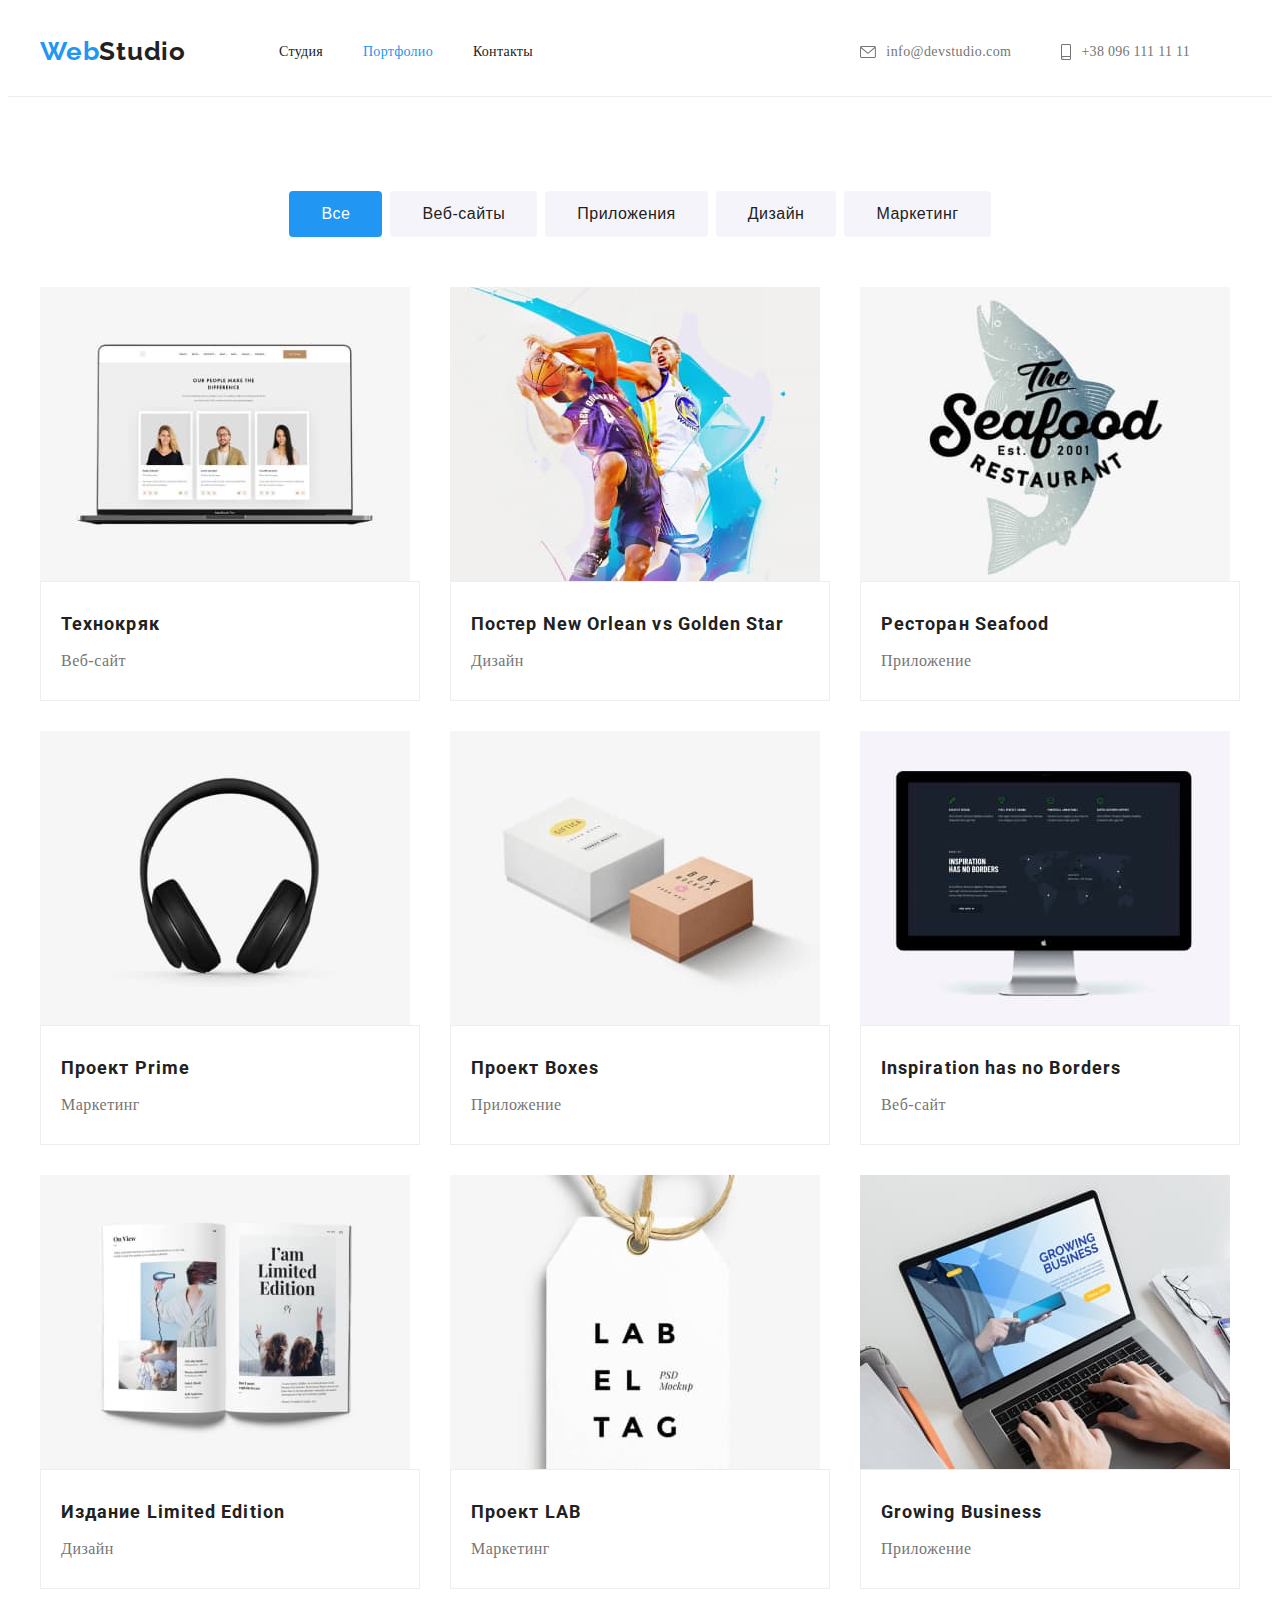
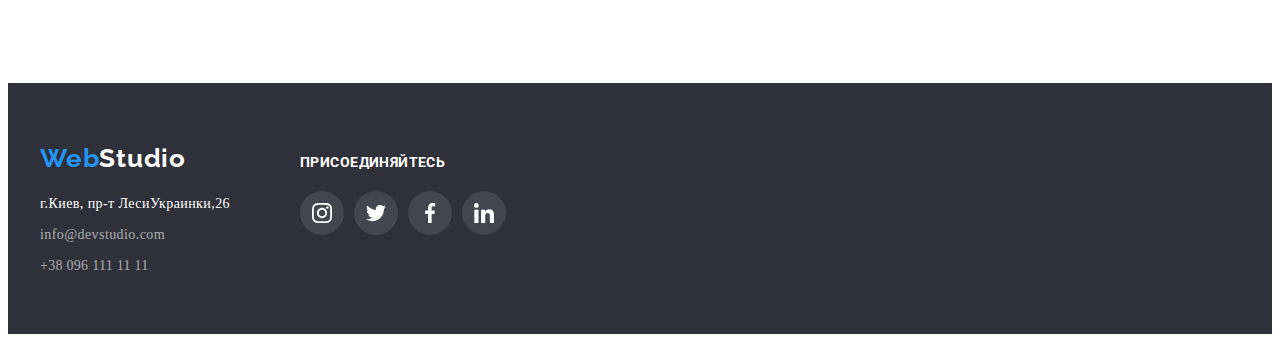
==== portfolio.html @ 494fcf0a "goit-markup-hw-05" ====
<!DOCTYPE html>
<html lang="ru">

<head>
    <meta charset="UTF-8">
    <meta http-equiv="X-UA-Compatible" content="IE=edge">
    <meta name="viewport" content="width=device-width, initial-scale=1.0">
    <title>Портфолио</title>
    <link rel="stylesheet" href="https://cdnjs.cloudflare.com/ajax/libs/modern-normalize/1.0.0/modern-normalize.min.css"
        integrity="sha512-ISS7cAi1PEhQ8jnbJpJZMd29NlhNj4AWYyLOSp2CE/CsHxTCu+r+t0D2yoJudVrd0/8fTVPUVDzY5Tvli75u/g=="
        crossorigin="anonymous" />
    <link rel="preconnect" href="https://fonts.gstatic.com">
    <link
        href="https://fonts.googleapis.com/css2?family=Raleway:wght@700&family=Roboto:wght@400;500;700;900&display=swap"
        rel="stylesheet">
    <link rel="stylesheet" href="https://cdnjs.cloudflare.com/ajax/libs/animate.css/4.1.1/animate.min.css" />
    <link rel="stylesheet" href="css/styles.css">
</head>

<body>

    <!-- Шапка сайта -->
    <header class="header">
        <div class="container">
            <nav class="navigation">
                <a class="logo-header link animate__bounceOut" href="" lang="en"><span
                        class="logo-link">Web</span>Studio</a>
                <ul class="navigation-list list">
                    <li class="navigation-item">
                        <a class="navigation-link link" href="index.html">Студия</a>
                    </li>
                    <li class="navigation-item">
                        <a class="navigation-link link current" href="portfolio.html">Портфолио</a>
                    </li>
                    <li class="navigation-item">
                        <a class="navigation-link link" href="">Контакты</a>
                    </li>
                </ul>
            </nav>
            <ul class="contact-list list">
                <li class="contact-item">
                    <a class="contact-header link" href="meilto:info@devstudio.com" lang="en">
                        <svg class="contact-icon" width="16" height="12">
                            <use href="./images/sprite.svg#icon-envelope"></use>
                        </svg>info@devstudio.com
                    </a>
                </li>
                <li class="contact-item">
                    <a class="tel-header link" href="tel:+380961111111">
                        <svg class="contact-icon" width="10" height="16">
                            <use href="./images/sprite.svg#icon-smartphone"></use>
                        </svg>+38 096 111 11 11
                    </a>
                </li>
            </ul>
        </div>
    </header>

    <!--Основная часть-->
    <main>

        <!-- section portfolio-->
        <section class="portfolio">
            <div class="container">
                <h1 class="visually-hidden">filter</h1>
                <ul class="filter-list list">
                    <li class="filter-item">
                        <button class="filter-btm first-filter-btm" type="button">Все</button>
                    </li>
                    <li class="filter-item">
                        <button class="filter-btm" type="button">Веб-сайты</button>
                    </li>
                    <li class="filter-item">
                        <button class="filter-btm" type="button">Приложения</button>
                    </li>
                    <li class="filter-item">
                        <button class="filter-btm" type="button">Дизайн</button>
                    </li>
                    <li class="filter-item">
                        <button class="filter-btm" type="button">Маркетинг</button>
                    </li>
                </ul>
                <ul class="projects-list list">
                    <li class="projects-item">
                        <a class="projects-link link" href="">
                            <div class="projects-list-wrapper">
                                <img src="./images/projects/project-1.jpg" alt="главная страница веб-сайта" width="370"
                                    height="294">
                                <p class="overlay">Технокряк это современная площадка распространения коронавируса.
                                    Компании используют эту платформу для цифрового
                                    шпионажа и атак на защищённые сервера конкурентов.</p>
                            </div>
                            <div class="projects-list-content-wrapper">
                                <h2 class="projects-title">Технокряк</h2>
                                <p class="projects-description">Веб-сайт</p>
                            </div>
                        </a>
                    </li>
                    <li class="projects-item">
                        <a class="projects-link link" href="">
                            <div class="projects-list-wrapper">
                                <img src="./images/projects/project-2.jpg" alt="баскетболисты с мячом" width="370"
                                    height="294">
                                <p class="overlay">Технокряк это современная площадка распространения коронавируса.
                                    Компании используют эту платформу для цифрового
                                    шпионажа и атак на защищённые сервера конкурентов.</p>
                            </div>
                            <div class="projects-list-content-wrapper">
                                <h2 class="projects-title">Постер <span lang="en">New Orlean vs Golden Star</span></h2>
                                <p class="projects-description">Дизайн</p>
                            </div>
                        </a>
                    </li>
                    <li class="projects-item">
                        <a class="projects-link link" href="">
                            <div class="projects-list-wrapper">
                                <img src="./images/projects/project-3.jpg" alt="белая рыба символ ресторана" width="370"
                                    height="294">
                                <p class="overlay">Технокряк это современная площадка распространения коронавируса.
                                    Компании используют эту платформу для цифрового
                                    шпионажа и атак на защищённые сервера конкурентов.</p>
                            </div>
                            <div class="projects-list-content-wrapper">
                                <h2 class="projects-title">Ресторан <span lang="en">Seafood</span></h2>
                                <p class="projects-description">Приложение</p>
                            </div>
                        </a>
                    </li>
                    <li class="projects-item">
                        <a class="projects-link link" href="">
                            <div class="projects-list-wrapper">
                                <img src="./images/projects/project-4.jpg" alt="черные большие наушники" width="370"
                                    height="294">
                                <p class="overlay">Технокряк это современная площадка распространения коронавируса.
                                    Компании используют эту платформу для цифрового
                                    шпионажа и атак на защищённые сервера конкурентов.</p>
                            </div>
                            <div class="projects-list-content-wrapper">
                                <h2 class="projects-title">Проект <span lang="en">Prime</span>
                                </h2>
                                <p class="projects-description">Маркетинг</p>
                            </div>
                        </a>
                    </li>
                    <li class="projects-item">
                        <a class="projects-link link" href="">
                            <div class="projects-list-wrapper">
                                <img src="./images/projects/project-5.jpg" alt="две коробки" width="370" height="294">
                                <p class="overlay">Технокряк это современная площадка распространения коронавируса.
                                    Компании используют эту платформу для цифрового
                                    шпионажа и атак на защищённые сервера конкурентов.</p>
                            </div>
                            <div class="projects-list-content-wrapper">
                                <h2 class="projects-title">Проект <span lang="en">Boxes</span></h2>
                                <p class="projects-description">Приложение</p>
                            </div>
                        </a>
                    </li>
                    <li class="projects-item">
                        <a class="projects-link link" href="">
                            <div class="projects-list-wrapper">
                                <img src="./images/projects/project-6.jpg" alt="веб-сайт с темной темой" width="370"
                                    height="294">
                                <p class="overlay">Технокряк это современная площадка распространения коронавируса.
                                    Компании используют эту платформу для цифрового
                                    шпионажа и атак на защищённые сервера конкурентов.</p>
                            </div>
                            <div class="projects-list-content-wrapper">
                                <h2 class="projects-title" lang="en">Inspiration has no Borders</h2>
                                <p class="projects-description">Веб-сайт</p>
                            </div>
                        </a>
                    </li>
                    <li class="projects-item">
                        <a class="projects-link link" href="">
                            <div class="projects-list-wrapper">
                                <img src="./images/projects/project-7.jpg" alt="раскрытый гламурный журнал" width="370"
                                    height="294">
                                <p class="overlay">Технокряк это современная площадка распространения коронавируса.
                                    Компании используют эту платформу для цифрового
                                    шпионажа и атак на защищённые сервера конкурентов.</p>
                            </div>
                            <div class="projects-list-content-wrapper">
                                <h2 class="projects-title">Издание <span lang="en">Limited Edition</span></h2>
                                <p class="projects-description">Дизайн</p>
                            </div>
                        </a>
                    </li>
                    <li class="projects-item">
                        <a class="projects-link link" href="">
                            <div class="projects-list-wrapper">
                                <img src="./images/projects/project-8.jpg" alt="белый картонный ярлык" width="370"
                                    height="294">
                                <p class="overlay">Технокряк это современная площадка распространения коронавируса.
                                    Компании используют эту платформу для цифрового
                                    шпионажа и атак на защищённые сервера конкурентов.</p>
                            </div>
                            <div class="projects-list-content-wrapper">
                                <h2 class="projects-title">Проект <span lang="en">LAB</span></h2>
                                <p class="projects-description">Маркетинг</p>
                            </div>
                        </a>
                    </li>
                    <li class="projects-item">
                        <a class="projects-link link" href="">
                            <div class="projects-list-wrapper">
                                <img src="./images/projects/project-9.jpg" alt="приложение для бизнеса на ноутбуке"
                                    width="370" height="294">
                                <p class="overlay">Технокряк это современная площадка распространения коронавируса.
                                    Компании используют эту платформу для цифрового
                                    шпионажа и атак на защищённые сервера конкурентов.</p>
                            </div>
                            <div class="projects-list-content-wrapper">
                                <h2 class="projects-title" lang="en">Growing Business</h2>
                                <p class="projects-description">Приложение</p>
                            </div>
                        </a>
                    </li>
                </ul>
            </div>
        </section>
    </main>

    <!-- Футер-->
    <footer class="footer">
        <div class="container-footer container">
            <div class="container-footer-address">
                <a class="logo-footer link" href="" lang="en"><span class="logo-link">Web</span>Studio</a>
                <address class="address">
                    <ul class="list">
                        <li class="address-item">
                            <a class="address-link link" href="https://goo.gl/maps/hJvZycfBBgBAG4h58" target="blank"
                                rel="noopener noreferrer">г.Киев,
                                пр-т ЛесиУкраинки,26</a>
                        </li>
                        <li class="address-item">
                            <a class="contact-footer link" href="meilto:info@devstudio.com"
                                lang="en">info@devstudio.com</a>
                        </li>
                        <li class="address-item">
                            <a class="tel-footer link" href="tel:+380961111111">+38 096 111 11 11</a>
                        </li>
                    </ul>
                </address>
            </div>
            <div class="container-footer-icon">
                <p class="footer-social-item">Присоединяйтесь</p>
                <ul class="footer-social-list list">
                    <li class="footer-social-list-item">
                        <a href="" class="footer-social-list-link link">
                            <svg class="footer-social-list-icon">
                                <use href="./images/sprite.svg#icon-instagram"></use>
                            </svg>
                        </a>
                    </li>
                    <li class="footer-social-list-item">
                        <a href="" class="footer-social-list-link link">
                            <svg class="footer-social-list-icon">
                                <use href="./images/sprite.svg#icon-twitter"></use>
                            </svg>
                        </a>
                    </li>
                    <li class="footer-social-list-item">
                        <a href="" class="footer-social-list-link link">
                            <svg class="footer-social-list-icon">
                                <use href="./images/sprite.svg#icon-facebook"></use>
                            </svg>
                        </a>
                    </li>
                    <li class="footer-social-list-item">
                        <a href="" class="footer-social-list-link link">
                            <svg class="footer-social-list-icon">
                                <use href="./images/sprite.svg#icon-linkedin"></use>
                            </svg>
                        </a>
                    </li>
                </ul>
            </div>
        </div>
    </footer>


</body>

</html>
---- css/styles.css ----
/*============COMPONENTS===========*/

:root {
    --main-font: "Roboto", sans-serif;
    --secondary-font: "Raleway", sans-serif;
    --primary-text-color: #212121;
    --primary-contact-color:  #757575;
    --secondary-contact-color:  rgba(255, 255, 255, 0.6);
    --background-body-color: #E5E5E5;
    --background-team-color: #F5F4FA;
    --background-dark-color: #2F303A;
    --primary-color: #FFFFFF;
    --accent-color:  #2196F3;
    --border-color:  #EEEEEE;
    --social-icon-color: #AFB1B8;
    --background-footer-icon-color: rgba(255, 255, 255, 0.1);
    --background-overlay-color: rgba(33, 150, 243, 0.9);
    --section-pb: 94px;
    --section-pt: 94px;
    --background-viewport-color: rgba(0, 0, 0, 0.2);
}

.body {
    font-family: var(--main-font);
    background: var(--background-body-color);
}

h1,
h2,
h3,
h4,
h5,
h6,
p {
    margin: 0;
}

ul,
ol {
    margin: 0;
    padding: 0;
}

img {
    display: block;
    max-width: 100%;
    height: auto;
}

.link {
    text-decoration: none;
}

.list {
    list-style: none;
}

.address {
font-style: normal;
}

.visually-hidden {
    position: absolute !important;
    clip: rect(1px 1px 1px 1px); /* IE6, IE7 */
    clip: rect(1px, 1px, 1px, 1px);
    padding: 0 !important;
    border: 0 !important;
    height: 1px !important;
    width: 1px !important;
    overflow: hidden;
}

.container {
    width: 1200px;
    margin: 0 auto;
    padding-left: 15px;
    padding-right: 15px;
}

.social-list {
    display: flex;
    align-items: center;
    justify-content: space-between;
}

.social-list-link {
    display: flex;
    justify-content: center;
    align-items: center;
    width: 44px;
    height: 44px;
    border-radius: 50%;
    background-color: var(--primary-color);
    cursor: pointer;
    transition: background-color 250ms cubic-bezier(0.4, 0, 0.2, 1);
}

.social-list-icon {
    width: 20px;
    height: 20px;
    cursor: pointer;
    fill: var(--social-icon-color);
    transition: fill 250ms cubic-bezier(0.4, 0, 0.2, 1);
}

.social-list-link:hover,
.social-list-link:focus {
    background-color: var(--accent-color);
}

.social-list-link:hover .social-list-icon,
.social-list-link:focus .social-list-icon {
    fill: var(--primary-color);
}

/*===========HEADER===========*/
.header {
    border-bottom: 1px solid #ECECEC;
}

.header .container {
    display: flex;
    align-items: center;
}

.navigation {
    display: flex;
    align-items: center;
}

.navigation-list {
    display: flex;
    align-items: center;
}

.contact-list {
    display: flex;
    align-items: center;
}

.logo-header:hover,
.logo-header:focus,
.navigation-link:hover,
.navigation-link:focus, 
.contact-header:hover,
.contact-header:focus,
.tel-header:hover,
.tel-header:focus {
    color: var(--accent-color);
    cursor: pointer;
}

.contact-header:hover .contact-icon,
.contact-header:focus .contact-icon,
.tel-header:hover .contact-icon,
.tel-header:focus .contact-icon {
    fill: var(--accent-color);
}

/*========= logo ==========*/
.logo-header {
    font-family: var(--secondary-font);
    font-weight: 700;
    font-size: 26px;
    line-height: 1.19;
    letter-spacing: 0.03em;
    color: var(--primary-text-color);
    margin-right: 93px;
    padding-top: 24px;
    padding-bottom: 25px;
    /* transition: color 250ms cubic-bezier(0.4, 0, 0.2, 1); */
    animation-duration: 1000ms; 
}

.logo-link {
    font-family: var(--secondary-font);
    font-weight: 700;
    font-size: 26px;
    line-height: 1.19;
    letter-spacing: 0.03em;
    color: var(--accent-color);
}

/*========== navigation ===========*/
.navigation-link {
    display: block;
    font-weight: 500;
    font-size: 14px;
    line-height: 1.14;
    letter-spacing: 0.02em;
    color: var(--primary-text-color);
    padding-top: 32px;
    padding-bottom: 32px;
    transition: color 250ms cubic-bezier(0.4, 0, 0.2, 1);
}

.navigation-link.current {
    color: var(--accent-color);
}

.navigation-item:not(:last-child) {
    margin-right: 40px;
}

/*=========== contact-list =========*/
.contact-list {
    margin-left: auto;
}

.contact-item {
    margin-right: 50px;
}

.contact-icon {
    fill: var(--primary-contact-color);
    margin-right: 10px;
}

.contact-header {
    display: flex;
    align-items: center;
    font-weight: 500;
    font-size: 14px;
    line-height: 1.71;
    letter-spacing: 0.03em;
    color: var(--primary-contact-color);
    cursor: pointer;
    padding-top: 32px;
    padding-bottom: 32px;
    transition: color 250ms cubic-bezier(0.4, 0, 0.2, 1);
}

.tel-header {
    display: flex;
    align-items: center;
    font-weight: 500;
    font-size: 14px;
    line-height: 1.14;
    letter-spacing: 0.02em;
    color: var(--primary-contact-color);
    cursor: pointer;
    padding-top: 32px;
    padding-bottom: 32px;
    transition: color 250ms cubic-bezier(0.4, 0, 0.2, 1);
}

/*==========MAIN===========*/
/*================ section hero ===============*/

.hero {
    max-width: 1600px;
    height: 600px;
    margin: 0 auto;
    padding-top: 200px;
    padding-bottom: 200px;
    text-align: center;
    background-color: var(--background-dark-color);
    background-image: linear-gradient( 
    rgba(47, 48, 58, 0.4),
    rgba(47, 48, 58, 0.4) 
    ), 
    url("../images/hero/bg.jpg");
    background-repeat: no-repeat;
    background-size: cover;
}

.hero-title {
    font-family: var(--main-font);
    font-weight: 900;
    font-size: 44px;
    line-height: 1.36;
    letter-spacing: 0.06em;
    color: var(--primary-color);
    margin-bottom: 30px;
    text-transform: uppercase;
}

/*=========== button =========*/
.modal-btm {
    font-weight: 700;
    font-size: 16px;
    line-height: 1.36;
    align-items: center;
    letter-spacing: 0.06em;
    background-color: var(--accent-color);
    color: var(--primary-color);
    cursor: pointer;
    min-width: 200px;
    padding: 10px 32px;
    border-radius: 4px;
    box-shadow: 0px 4px 4px rgba(0, 0, 0, 0.15);
    border-style: none;
    display: inline-block;
    transition: background-color 250ms cubic-bezier(0.4, 0, 0.2, 1);
}

/*========= section features ==========*/
.features {
    padding-top: var(--section-pt);
    padding-bottom: var(--section-pb);
}

.features-list {
    display: flex;
    margin-left: -30px;
    margin-top: -30px;
}
.features-item {
    flex-basis: calc(100% / 4 - 30px);
    margin-left: 30px;
    margin-top: 30px;
}

.features-list-icon {
    display: flex;
    justify-content: center;
    align-items: center;
    height: 120px;
    border-radius: 4px;
    margin-bottom: 30px;
    background-color: var(--background-team-color); 
}


.features-list-title {
    font-weight: 700;
    font-size: 14px;
    line-height: 1.14;
    letter-spacing: 0.03em;
    text-transform: uppercase;
    color: var(--primary-text-color);
    margin-bottom: 10px;

}
.features-list-description {
    font-weight: normal;
    font-size: 14px;
    line-height: 1.71;
    letter-spacing: 0.03em;
    color: var(--primary-contact-color);
}

/*========== section about ==========*/

.about {
    padding-bottom: var(--section-pb);
}

.about .title {
    margin-bottom: 50px;
}

.title {
    font-weight: 700;
    font-size: 36px;
    line-height: 1.17;
    text-align: center;
    letter-spacing: 0.03em;
    color: var(--primary-text-color);
}

.about-list {
    display: flex;
    margin-left: -30px;
    margin-top: -30px;
}

.about-item {
    flex-basis: calc(100% / 3 - 30px);
    margin-left: 30px;
    margin-top: 30px;
}

/*========= section team =========*/

.team {
    background-color: var(--background-team-color); 
    padding-top: var(--section-pt);
    padding-bottom: var(--section-pb);
}

.team .title {
    margin-bottom: 50px;
}

.team-list {
    display: flex;
    margin-left: -30px;
    margin-top: -30px;
}

.team-item {
    flex-basis: calc(100% / 4 - 30px);
    margin-left: 30px;
    margin-top: 30px;
}

.team-list-content-wrapper {
    padding: 30px 32px;
    text-align: center;
    background: var(--primary-color);
    box-shadow: 0px 1px 3px rgba(0, 0, 0, 0.12), 0px 1px 1px rgba(0, 0, 0, 0.14), 0px 2px 1px rgba(0, 0, 0, 0.2);
    border-radius: 0px 0px 4px 4px;
}

.team-list-title {
    font-weight: 500;
    font-size: 16px;
    line-height: 1.19;
    letter-spacing: 0.03em;
    color: var(--primary-text-color);
    margin-bottom: 10px;
}

.team-list-position{
    font-weight: 400;
    font-size: 16px;
    line-height: 1.19;
    letter-spacing: 0.03em;
    color: var(--primary-contact-color);
    margin-bottom: 16px;
}

/*============customers===========*/ 

.customers {
    padding-top: var(--section-pt);
    padding-bottom: var(--section-pb);
}

.customers .title {
    margin-bottom: 50px;
}

.customers-list {
    display: flex;
    align-items: center;
    justify-content: center;   
    margin-left: -30px;
    margin-top: -30px;
}

.customers-item {
    display: flex;   
    margin-left: 30px;
    margin-top: 30px;
}

.customers-list-link {
    display: flex;
    justify-content: center;
    align-items: center;
    width: 170px;
    height: 90px;
    border-radius: 4px;
    border: 1px solid var(--social-icon-color);
    fill: var(--social-icon-color);
    cursor: pointer;
    transition: border 250ms cubic-bezier(0.4, 0, 0.2, 1) fill 250ms cubic-bezier(0.4, 0, 0.2, 1);
}

.customers-list-link:hover,
.customers-list-link:focus {
    border: 1px solid var(--accent-color);
}

.customers-list-link:hover .customers-icon,
.customers-list-link:focus .customers-icon {
    fill: var(--accent-color);
}

/*============FOOTER===========*/
.footer {
    background-color: var(--background-dark-color);
    padding-top: 60px;
    padding-bottom: 60px;
}

.logo-footer:hover,
.logo-footer:focus,
.contact-footer:hover,
.contact-footer:focus, 
.tel-footer:hover,
.tel-footer:focus {
    color: var(--accent-color);
    cursor: pointer;
}

.container-footer {
    display: flex;
    align-items: baseline;
}

.container-footer-address {
    display: block;
    margin-right: 70px;
}

.footer-social-item {
    font-family: Roboto;
    font-weight: 700;
    font-size: 14px;
    line-height: 1.14;
    letter-spacing: 0.03em;
    text-transform: uppercase;
    color: var(--primary-color);
    margin-top: 12px;
    margin-bottom: 20px;
}

.footer-social-list {
    display: flex;
    align-items: center;
    justify-content: space-between;
}

.footer-social-list-item:not(:last-child) {
    margin-right: 10px;
}   

.footer-social-list-link {
    display: flex;
    justify-content: center;
    align-items: center;
    width: 44px;
    height: 44px;
    border-radius: 50%;
    background-color: var(--background-footer-icon-color);
    cursor: pointer;
    transition: color 250ms cubic-bezier(0.4, 0, 0.2, 1);
}

.footer-social-list-icon {
    width: 20px;
    height: 20px;
    cursor: pointer;
    fill: var(--primary-color);
}

.footer-social-list-link:hover,
.footer-social-list-link:focus {
    background-color: var(--accent-color);
}

/*====== logo =======*/
.logo-footer {
    font-family: var(--secondary-font);
    font-weight: 700;
    font-size: 26px;
    line-height: 1.19;
    letter-spacing: 0.03em;
    color: var(--primary-color);
    display: inline-block;
    margin-bottom: 20px;
    transition: color 250ms cubic-bezier(0.4, 0, 0.2, 1);
}

/*====== address =======*/
.address-item {
    margin-bottom: 9px;
}

.address-item:last-child {
    margin-bottom: 0;
}

.address-link {
    font-weight: 400;
    font-size: 14px;
    line-height: 1.46;
    letter-spacing: 0.03em;
    color:var(--primary-color);
    transition: color 250ms cubic-bezier(0.4, 0, 0.2, 1);
}

.address-link:hover,
.address-link:focus {
    color: var(--accent-color);
    cursor: pointer;
}

/*====== contact =======*/
.contact-footer {
    font-weight: normal;    
    font-size: 14px;
    line-height: 1.71;
    letter-spacing: 0.03em;
    color: var(--secondary-contact-color);
}

/*====== tel =======*/
.tel-footer {
    font-weight: normal;
    font-size: 14px;
    line-height: 1.14;
    letter-spacing: 0.02em;
    color: var(--secondary-contact-color);
    cursor: pointer;
    transition: color 250ms cubic-bezier(0.4, 0, 0.2, 1);
}

/*======================= portfolio ============================*/
/*===== section portfolio=====*/

.portfolio {
    padding-top: var(--section-pt);
    padding-bottom: var(--section-pb); 
}

.filter-list {
    display: flex;
    margin-bottom: 50px;
    justify-content: center;
}

.filter-item:not(:last-child) {
    margin-right: 8px;
}   

.filter-btm {
    font-weight: 500;
    font-size: 16px;
    line-height: 1.63;
    text-align: center;
    letter-spacing: 0.03em;
    background-color: var(--background-team-color);
    color: var(--primary-text-color);
    padding: 10px 32px;
    border: 1px solid var(--social-icon-color);
    border-radius: 4px;
    border-style: none;
}

.filter-btm:hover,
.filter-btm:focus {
    color: var(--primary-color);
    background-color: var(--accent-color);
    box-shadow: 0px 3px 1px rgba(0, 0, 0, 0.1), 0px 1px 2px rgba(0, 0, 0, 0.08),
    0px 2px 2px rgba(0, 0, 0, 0.12);
    border: 1px solid var(--accent-color);
    outline: none;
    cursor: pointer;
}

.first-filter-btm {
    background-color: var(--accent-color);
    color: var(--primary-color);
}

/*===== projects =======*/

.projects-list {
    display: flex;
    flex-wrap: wrap;
    margin-left: -30px;
    margin-top: -30px;
}

.projects-item {
    flex-basis: calc(100% / 3 - 30px);
    margin-left: 30px;
    margin-top: 30px;
}

.projects-link {
    display: block;
}

.projects-link:hover,
.projects-link:focus {
    box-shadow: 0px 1px 1px rgba(0, 0, 0, 0.12), 0px 4px 4px rgba(0, 0, 0, 0.06), 1px 4px 6px rgba(0, 0, 0, 0.16);
    outline: none;
}

.projects-list-wrapper {
    position: relative;
    overflow: hidden;
}

.overlay {
    position: absolute;
    top: 0; 
    left: 0;
    background-color: var(--background-overlay-color);
    color: var(--primary-color);
    padding: 63px 24px;
    font-weight: 400;
    font-size: 18px;
    line-height: 1.56;
    height: 100%;
    transform: translateY(100%) ;
    transition: transform 250ms cubic-bezier(0.4, 0, 0.2, 1); 
}

.projects-link:hover .overlay,
.projects-link:focus .overlay {
    transform: translateY(0%);
    transition: transform 250ms cubic-bezier(0.4, 0, 0.2, 1);
}


.projects-list-content-wrapper {
    padding: 24px 20px;
    background: var(--primary-color);
    border: 1px solid var(--border-color);
    cursor: pointer;
}

.projects-title {
    font-weight: 700;
    font-size: 18px;
    line-height: 2;
    letter-spacing: 0.06em;
    background-color: var(--primary-color);
    color: var(--primary-text-color);
    margin-bottom: 4px;
    font-family: var(--main-font);
}

.projects-description {
    font-weight: 400;
    font-size: 16px;
    line-height: 1.87;
    letter-spacing: 0.03em;
    color: var(--primary-contact-color);
}

.backdrop {
    position: fixed;
    top: 0;
    left: 0;
    width: 100vw;
    height: 100vh;
    background: var(--background-viewport-color);
}
.modal {
    position: absolute;
    top: 50%;
    left: 50%;
    transform: translate(-50%, -50%) ;
    width: 528px;
    height: 580px;
    background-color: var(--primary-color);

}

.modal-close-btn
position: absolute;
width: 30px;
height: 30px;
left: 1026px;
top: 229px;

background: #FFFFFF;
border: 1px solid rgba(0, 0, 0, 0.1);
box-sizing: border-box;
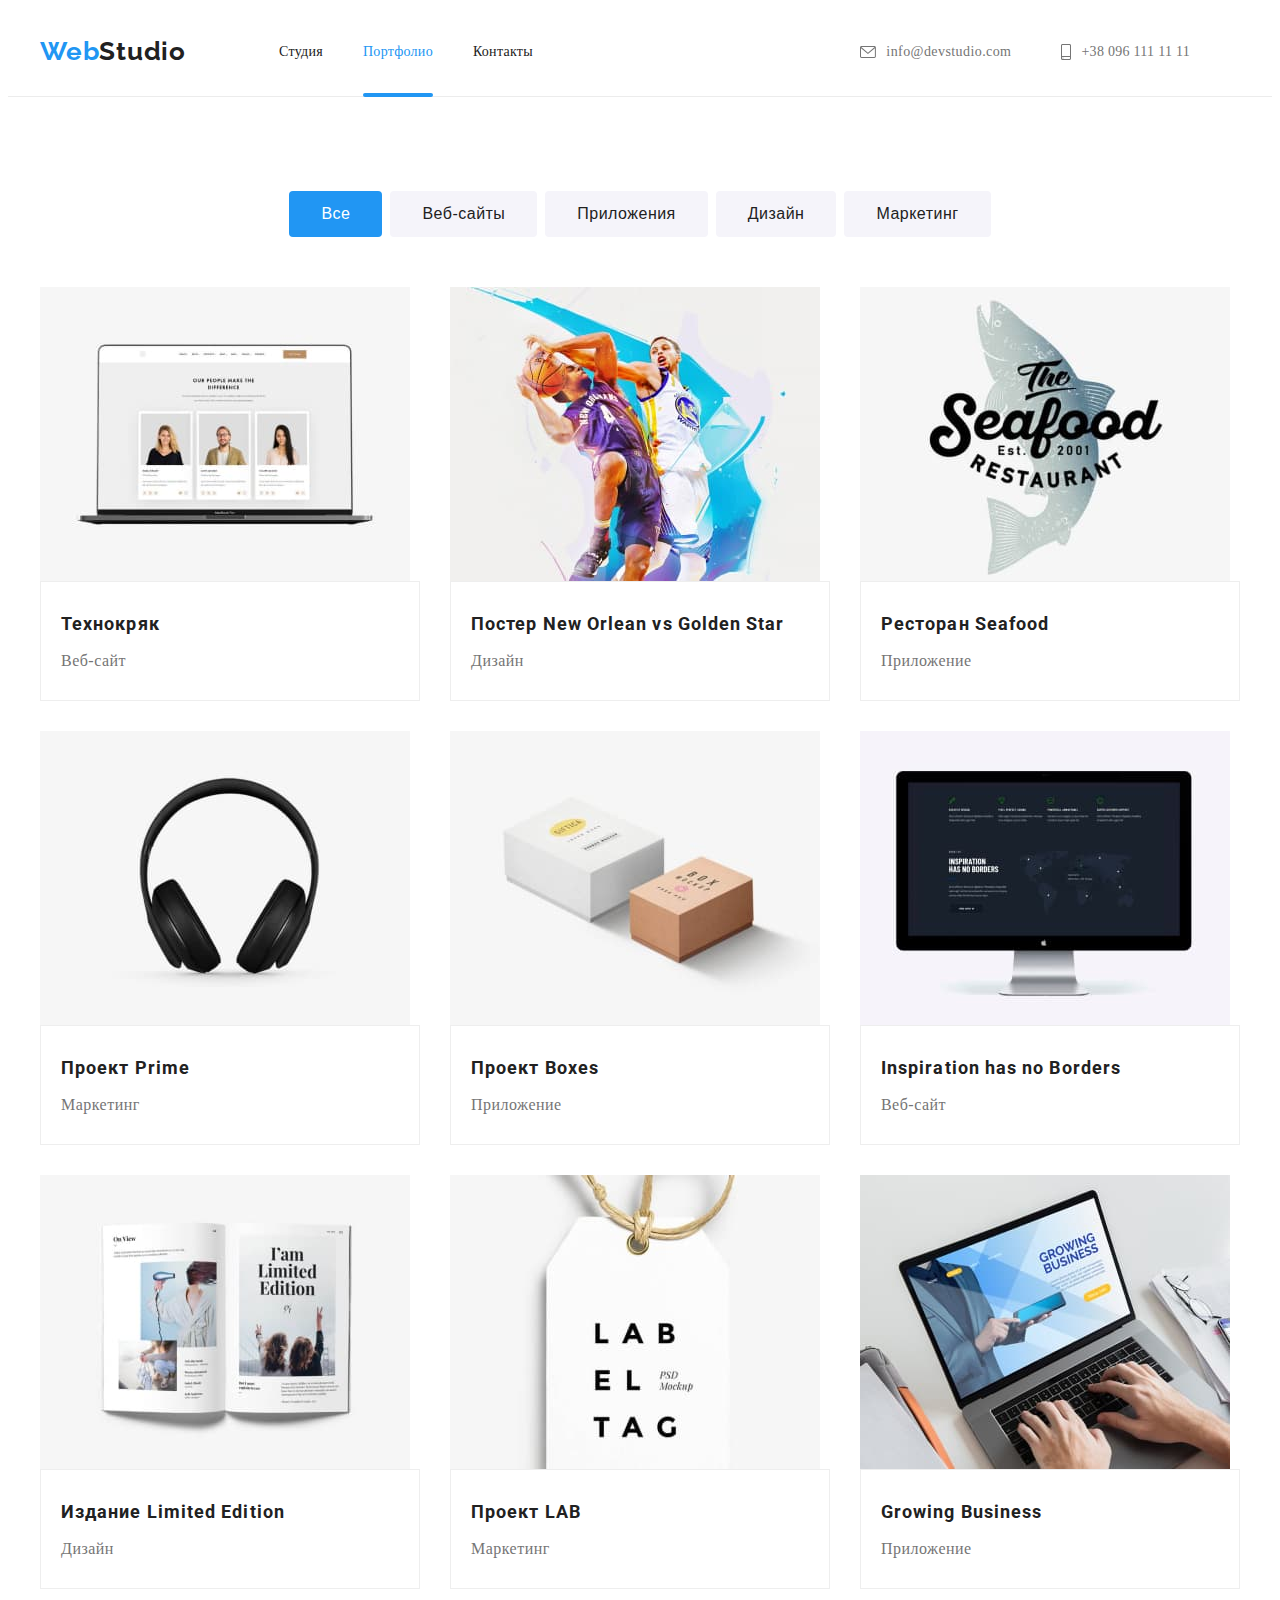
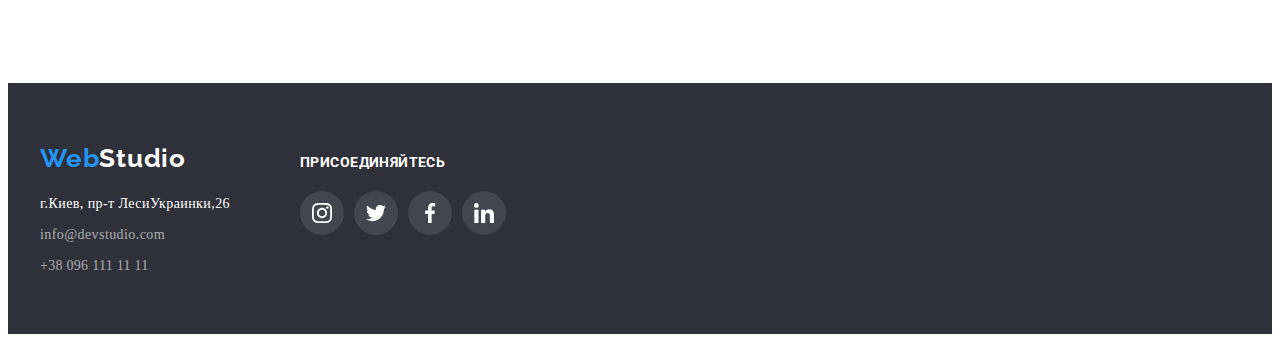
==== commit d1f82e3b: "корректировка стилей" ====
--- a/portfolio.html
+++ b/portfolio.html
@@ -23,7 +23,7 @@
     <header class="header">
         <div class="container">
             <nav class="navigation">
-                <a class="logo-header link animate__bounceOut" href="" lang="en"><span
+                <a class="logo-header link animate__bounceOut" href="index.html" lang="en"><span
                         class="logo-link">Web</span>Studio</a>
                 <ul class="navigation-list list">
                     <li class="navigation-item">
@@ -225,7 +225,7 @@
     <footer class="footer">
         <div class="container-footer container">
             <div class="container-footer-address">
-                <a class="logo-footer link" href="" lang="en"><span class="logo-link">Web</span>Studio</a>
+                <a class="logo-footer link" href="index.html" lang="en"><span class="logo-link">Web</span>Studio</a>
                 <address class="address">
                     <ul class="list">
                         <li class="address-item">
--- a/css/styles.css
+++ b/css/styles.css
@@ -18,6 +18,7 @@
     --section-pb: 94px;
     --section-pt: 94px;
     --background-viewport-color: rgba(0, 0, 0, 0.2);
+    --background-item-description-wrapper: rgba(47, 48, 58, 0.8);
 }
 
 .body {
@@ -121,6 +122,7 @@
 .header .container {
     display: flex;
     align-items: center;
+    justify-content: space-between;
 }
 
 .navigation {
@@ -168,7 +170,7 @@
     margin-right: 93px;
     padding-top: 24px;
     padding-bottom: 25px;
-    /* transition: color 250ms cubic-bezier(0.4, 0, 0.2, 1); */
+    transition: color 250ms cubic-bezier(0.4, 0, 0.2, 1);
     animation-duration: 1000ms; 
 }
 
@@ -198,8 +200,22 @@
     color: var(--accent-color);
 }
 
+.navigation-item {
+    position: relative;
+}
 .navigation-item:not(:last-child) {
     margin-right: 40px;
+}
+
+.current::after { 
+    content: "";
+    position: absolute;
+    left: 0;
+    bottom: -5px;
+    width: 100%;
+    height: 4px;
+    background-color: var(--accent-color);
+    border-radius: 2px;
 }
 
 /*=========== contact-list =========*/
@@ -366,9 +382,27 @@
 }
 
 .about-item {
+    position: relative;
     flex-basis: calc(100% / 3 - 30px);
     margin-left: 30px;
     margin-top: 30px;
+}
+
+.about-item-description {
+    position: absolute;
+    font-family: Roboto;
+    font-weight: 700;
+    width: 100%;
+    font-size: 14px;
+    line-height: 1.14;
+    text-align: center;
+    letter-spacing: 0.03em;
+    text-transform: uppercase;
+    margin-top: -70px;
+    padding-top: 27px;
+    padding-bottom: 27px;
+    color: var(--primary-color);
+    background: var(--background-item-description-wrapper);
 }
 
 /*========= section team =========*/
@@ -456,7 +490,11 @@
     border: 1px solid var(--social-icon-color);
     fill: var(--social-icon-color);
     cursor: pointer;
-    transition: border 250ms cubic-bezier(0.4, 0, 0.2, 1) fill 250ms cubic-bezier(0.4, 0, 0.2, 1);
+    transition: border-color 250ms cubic-bezier(0.4, 0, 0.2, 1);
+}
+
+.customers-icon {
+    transition: fill 250ms cubic-bezier(0.4, 0, 0.2, 1);
 }
 
 .customers-list-link:hover,
@@ -527,14 +565,15 @@
     border-radius: 50%;
     background-color: var(--background-footer-icon-color);
     cursor: pointer;
-    transition: color 250ms cubic-bezier(0.4, 0, 0.2, 1);
+    transition: background-color 250ms cubic-bezier(0.4, 0, 0.2, 1);
 }
 
 .footer-social-list-icon {
-    width: 20px;
+    width: 20px;                                                                                                   
     height: 20px;
     cursor: pointer;
     fill: var(--primary-color);
+    transition: fill 250ms cubic-bezier(0.4, 0, 0.2, 1);
 }
 
 .footer-social-list-link:hover,
@@ -586,6 +625,7 @@
     line-height: 1.71;
     letter-spacing: 0.03em;
     color: var(--secondary-contact-color);
+    transition: color 250ms cubic-bezier(0.4, 0, 0.2, 1);
 }
 
 /*====== tel =======*/
@@ -725,6 +765,8 @@
     color: var(--primary-contact-color);
 }
 
+/*===== Модальное окно =======*/
+
 .backdrop {
     position: fixed;
     top: 0;
@@ -732,7 +774,9 @@
     width: 100vw;
     height: 100vh;
     background: var(--background-viewport-color);
-}
+    transition: opacity 250ms cubic-bezier(0.4, 0, 0.2, 1), visibility 250ms cubic-bezier(0.4, 0, 0.2, 1);
+}
+
 .modal {
     position: absolute;
     top: 50%;
@@ -741,16 +785,34 @@
     width: 528px;
     height: 580px;
     background-color: var(--primary-color);
-
-}
-
-.modal-close-btn
-position: absolute;
-width: 30px;
-height: 30px;
-left: 1026px;
-top: 229px;
-
-background: #FFFFFF;
-border: 1px solid rgba(0, 0, 0, 0.1);
-box-sizing: border-box;
+    box-shadow: 0px 1px 3px rgba(0, 0, 0, 0.12), 0px 1px 1px rgba(0, 0, 0, 0.14), 0px 2px 1px rgba(0, 0, 0, 0.2);
+    border-radius: 4px;
+}
+
+.modal-close-btn {
+    position: absolute;
+    top: 8px;
+    right: 8px;
+    width: 30px;
+    height: 30px;
+    background: var(--primary-color);
+    border: 1px solid rgba(0, 0, 0, 0.1);
+    border-radius: 50%;
+    cursor: pointer;
+}
+
+.modal-close-btn-icon {
+    transition: fill 250ms cubic-bezier(0.4, 0, 0.2, 1);
+}
+
+.modal-close-btn:hover .modal-close-btn-icon,
+.modal-close-btn:focus .modal-close-btn-icon {
+    fill: var(--accent-color);
+}
+
+
+.is-hidden {
+    opacity: 0;
+    visibility: hidden;
+    pointer-events: none;
+}
